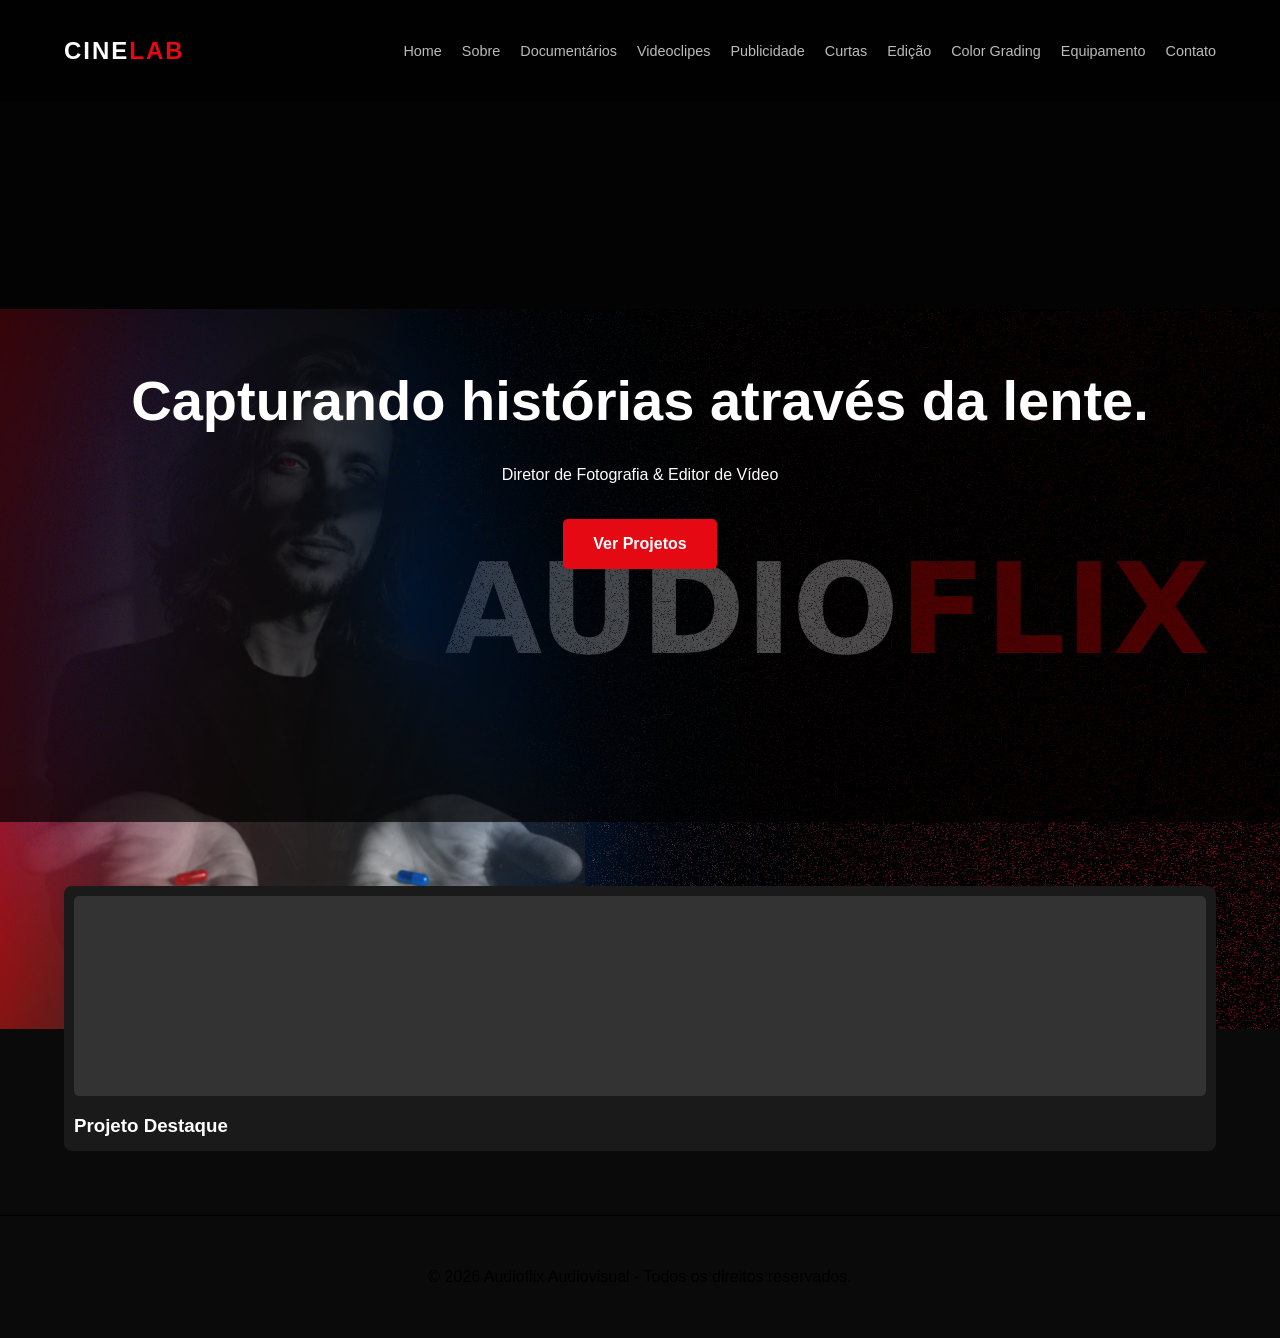
==== index.html @ 5dce374b "07/05" ====
<!DOCTYPE html>
<html lang="pt-br">
<head>
    <meta charset="UTF-8">
    <meta name="viewport" content="width=device-width, initial-scale=1.0">
    <title>Audiovisual Portfolio | Creative Director</title>
    <link rel="stylesheet" href="style.css">
    <link rel="preconnect" href="https://fonts.googleapis.com">
    <link rel="stylesheet" href="./CSS/style.css">
</head>
<body>

    <header>
        <nav>
            <div class="logo">CINE<span>LAB</span></div>
            <ul>
                <li><a href="index.html">Home</a></li>
                <link rel="stylesheet" href="./index.html">
                <li><a href="sobre.html">Sobre</a></li>
                <link rel="stylesheet" href="./Sobre.html">
                <li><a href="documentarios.html">Documentários</a></li>
                <li><a href="videoclipes.html">Videoclipes</a></li>
                <li><a href="publicidade.html">Publicidade</a></li>
                <li><a href="curtas.html">Curtas</a></li>
                <li><a href="edicao.html">Edição</a></li>
                <li><a href="color-grading.html">Color Grading</a></li>
                <li><a href="equipamento.html">Equipamento</a></li>
                <link rel="stylesheet" href="Equipamento.html">
                <li><a href="contato.html">Contato</a></li>
            </ul>
        </nav>
    </header>

    <main>
        <section class="hero">
            <h1>Capturando histórias através da lente.</h1>
            <p>Diretor de Fotografia & Editor de Vídeo</p>
            <a href="#portfolio" class="btn">Ver Projetos</a>
        </section>

        <section id="portfolio" class="grid-portfolio">
            <!-- Exemplo de item de portfólio -->
            <div class="card">
                <div class="thumb"></div>
                <h3>Projeto Destaque</h3>
            </div>
        </section>
    </main>

    <footer>
        <p>&copy; 2026 Audioflix Audiovisual - Todos os direitos reservados.</p>
    </footer>

</body>
</html>
---- CSS/style.css ----
* {
    margin: 0;
    padding: 0;
    box-sizing: border-box;
}



body {
    font-family: 'Inter', sans-serif;
    background-image: url(/IMG/Novo\ Projeto.png);
    background-position: left;
    background-size: contain;
    background-repeat: no-repeat;
    background-color: #0a0a0a;
    color: #ffffff;
    line-height: 1.6;
}



/* Navegação */
header {
    padding: 2rem 5%;
    background: rgba(0, 0, 0, 0.9);
    position: sticky;
    top: 0;
    z-index: 100;
}

nav {
    display: flex;
    justify-content: space-between;
    align-items: center;
}

.logo {
    font-size: 1.5rem;
    font-weight: bold;
    letter-spacing: 2px;
}

.logo span {
    color: #e50914; /* Vermelho estilo cinema */
}

nav ul {
    display: flex;
    list-style: none;
    flex-wrap: wrap;
    justify-content: flex-end;
}

nav ul li {
    margin-left: 20px;
}

nav ul li a {
    text-decoration: none;
    color: #bbb;
    font-size: 0.9rem;
    transition: 0.3s;
}

nav ul li a:hover {
    color: #fff;
}
.hero {
    height: 80vh;
    display: flex;
    flex-direction: column;
    justify-content: start;
    align-items: start;
    text-align: start;
    background: linear-gradient(rgba(0,0,0,0.7), rgba(0,0,0,0.7)), 
                url('https://images.unsplash.com/photo-1492691523567-30730044df6b') no-repeat center/cover;
}


/* Hero Section */
.hero {
    height: 80vh;
    display: flex;
    text-indent: unset;
    flex-direction: column;
    justify-content: center;
    align-items: center;
    text-align: left;
    background: linear-gradient(rgba(0,0,0,0.7), rgba(0,0,0,0.7)), 
                url('https://images.unsplash.com/photo-1492691523567-30730044df6b') no-repeat center/cover;
}

.hero h1 {
    font-size: 3.5rem;
    margin-bottom: 1rem;
}

.btn {
    margin-top: 2rem;
    padding: 12px 30px;
    background: #e50914;
    color: white;
    text-decoration: none;
    border-radius: 5px;
    font-weight: bold;
}

/* Portfolio Grid */
.grid-portfolio {
    display: grid;
    grid-template-columns: repeat(auto-fit, minmax(300px, 1fr));
    gap: 20px;
    padding: 5%;
}

.card {
    background: #1a1a1a;
    padding: 10px;
    border-radius: 8px;
    transition: transform 0.3s;
}

.card:hover {
    transform: translateY(-10px);
}

.thumb {
    width: 100%;
    height: 200px;
    background: #333;
    border-radius: 5px;
    margin-bottom: 15px;
}

footer {
    text-align: center;
    padding: 3rem;
    border-top: 1px solid #000000;
    color: #000000;
}
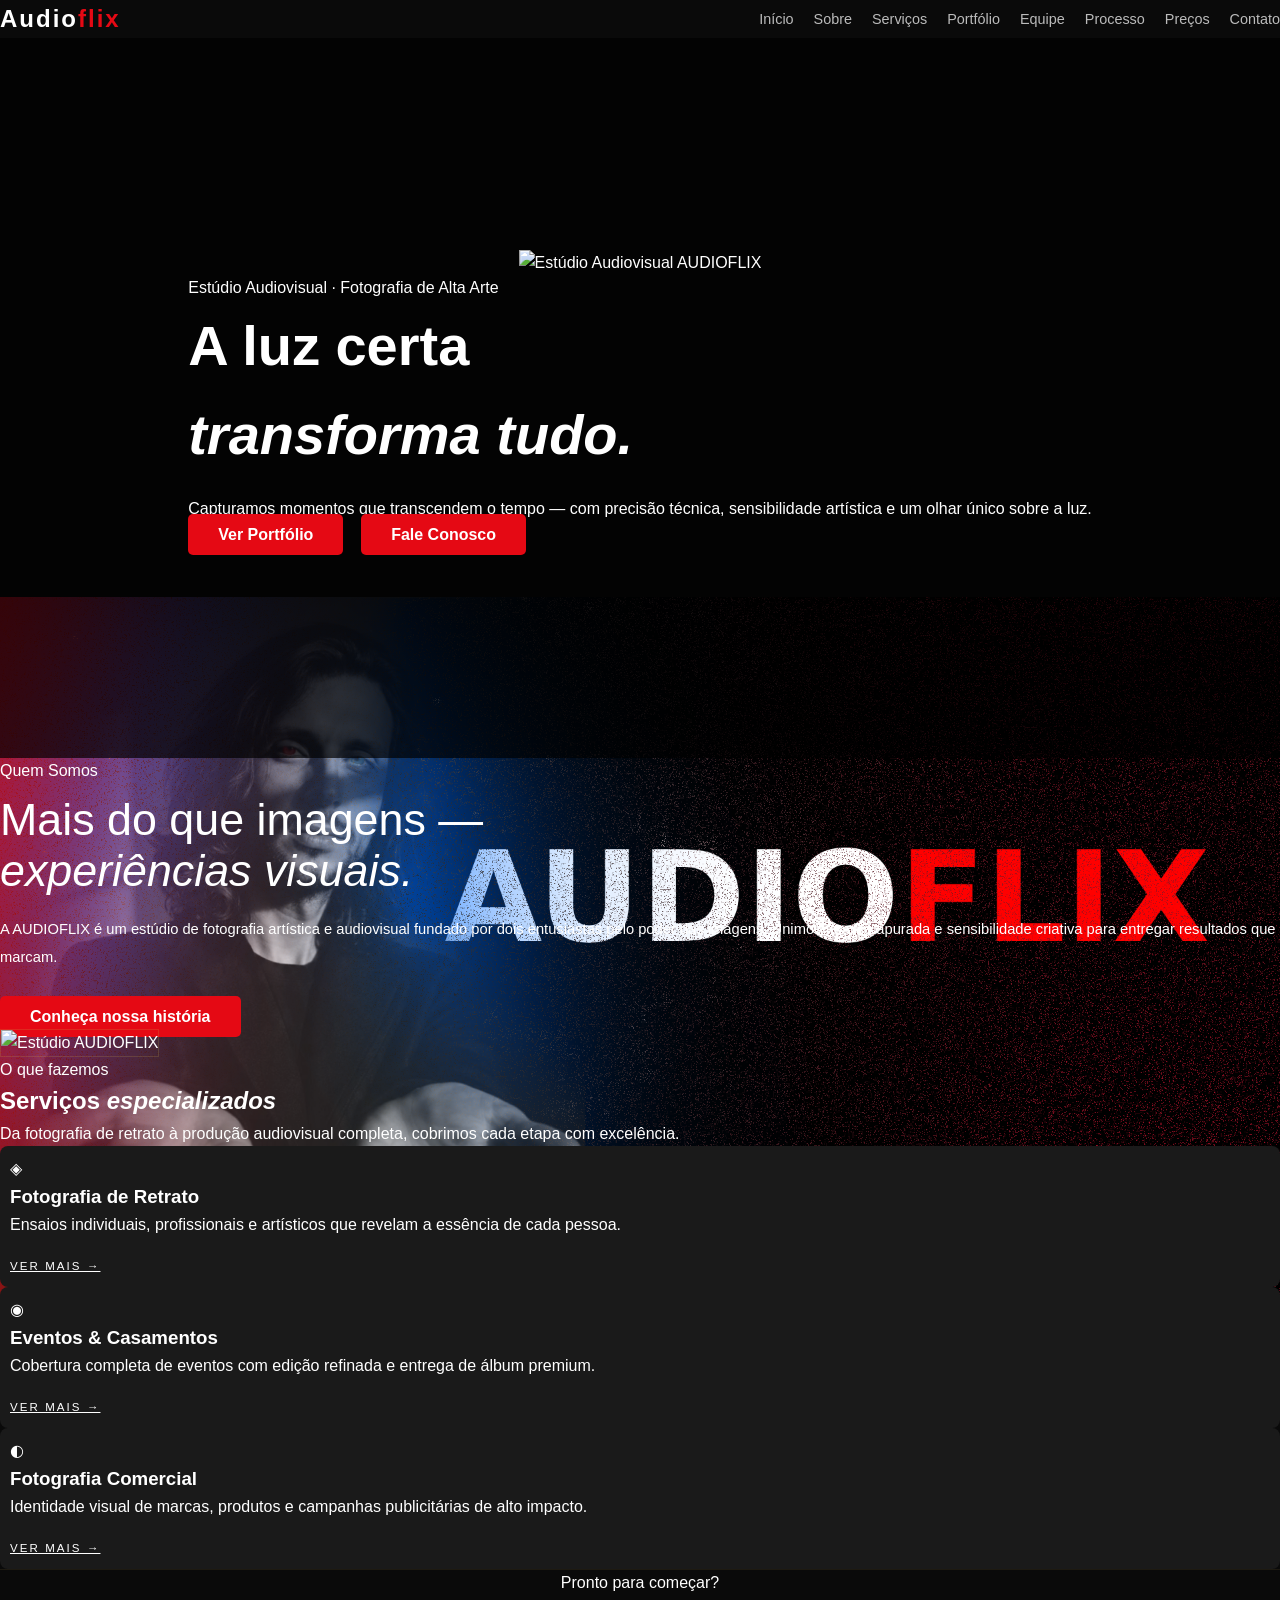
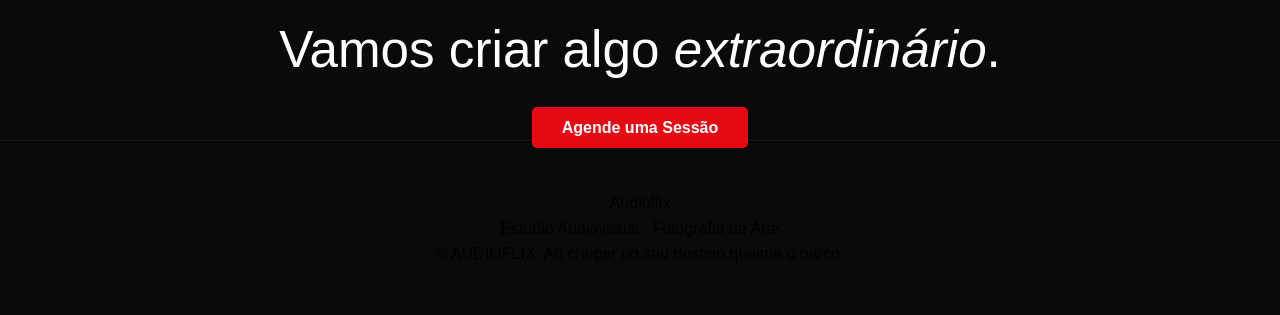
==== commit c6c6f7a5: "Atualizações do projeto" ====
--- a/index.html
+++ b/index.html
@@ -1,55 +1,108 @@
 <!DOCTYPE html>
-<html lang="pt-br">
+<html lang="pt-BR">
 <head>
-    <meta charset="UTF-8">
-    <meta name="viewport" content="width=device-width, initial-scale=1.0">
-    <title>Audiovisual Portfolio | Creative Director</title>
-    <link rel="stylesheet" href="style.css">
-    <link rel="preconnect" href="https://fonts.googleapis.com">
-    <link rel="stylesheet" href="./CSS/style.css">
+  <meta charset="UTF-8" />
+  <meta name="viewport" content="width=device-width, initial-scale=1.0" />
+  <title>AUDIOFLIX</title>
+  <link rel="stylesheet" href="./CSS/style.css" />
 </head>
 <body>
-
-    <header>
-        <nav>
-            <div class="logo">CINE<span>LAB</span></div>
-            <ul>
-                <li><a href="index.html">Home</a></li>
-                <link rel="stylesheet" href="./index.html">
-                <li><a href="sobre.html">Sobre</a></li>
-                <link rel="stylesheet" href="./Sobre.html">
-                <li><a href="documentarios.html">Documentários</a></li>
-                <li><a href="videoclipes.html">Videoclipes</a></li>
-                <li><a href="publicidade.html">Publicidade</a></li>
-                <li><a href="curtas.html">Curtas</a></li>
-                <li><a href="edicao.html">Edição</a></li>
-                <li><a href="color-grading.html">Color Grading</a></li>
-                <li><a href="equipamento.html">Equipamento</a></li>
-                <link rel="stylesheet" href="Equipamento.html">
-                <li><a href="contato.html">Contato</a></li>
-            </ul>
-        </nav>
-    </header>
-
-    <main>
-        <section class="hero">
-            <h1>Capturando histórias através da lente.</h1>
-            <p>Diretor de Fotografia & Editor de Vídeo</p>
-            <a href="#portfolio" class="btn">Ver Projetos</a>
-        </section>
-
-        <section id="portfolio" class="grid-portfolio">
-            <!-- Exemplo de item de portfólio -->
-            <div class="card">
-                <div class="thumb"></div>
-                <h3>Projeto Destaque</h3>
-            </div>
-        </section>
-    </main>
-
-    <footer>
-        <p>&copy; 2026 Audioflix Audiovisual - Todos os direitos reservados.</p>
-    </footer>
-
+  <nav class="navbar">
+    <div class="logo">Audio<span>flix</span></div>
+    <ul class="nav-links">
+      <li><a href="index.html" class="ativo">Início</a></li>
+      <li><a href="sobre.html">Sobre</a></li>
+      <li><a href="servicos.html">Serviços</a></li>
+      <li><a href="portfolio.html">Portfólio</a></li>
+      <li><a href="equipe.html">Equipe</a></li>
+      <li><a href="processo.html">Processo</a></li>
+      <li><a href="precos.html">Preços</a></li>
+      <li><a href="contato.html">Contato</a></li>
+    </ul>
+  </nav>
+  <section class="hero">
+    <img class="hero-img" src="./img/hero-inicio.jpg" alt="Estúdio Audiovisual AUDIOFLIX" />
+    <div class="hero-overlay"></div>
+    <div class="hero-content">
+      <p class="hero-tagline fade-up">Estúdio Audiovisual · Fotografia de Alta Arte</p>
+      <h1 class="fade-up delay-1">
+        A luz certa<br><em>transforma tudo.</em>
+      </h1>
+      <p class="fade-up delay-2">
+        Capturamos momentos que transcendem o tempo — com precisão técnica, sensibilidade artística e um olhar único sobre a luz.
+      </p>
+      <div class="fade-up delay-3">
+        <a href="portfolio.html" class="btn btn-solid">Ver Portfólio</a>
+        &nbsp;&nbsp;
+        <a href="contato.html" class="btn">Fale Conosco</a>
+      </div>
+    </div>
+  </section>
+  <section style="background: var(--preto-medio);">
+    <div class="container">
+      <div class="grid-2" style="align-items: center; gap: 5rem;">
+        <div>
+          <span class="section-label">Quem Somos</span>
+          <h2 style="font-family: var(--fonte-titulo); font-size: clamp(1.8rem, 3.5vw, 3rem); font-weight: 300; line-height: 1.15; margin: 0.6rem 0 1.2rem;">
+            Mais do que imagens —<br><em style="color: var(--vermelho);">experiências visuais.</em>
+          </h2>
+          <span class="linha-dourada"></span>
+          <p style="color: var(--cinza); font-size: 0.92rem; line-height: 1.9; margin-top: 1.2rem;">
+            A AUDIOFLIX é um estúdio de fotografia artística e audiovisual fundado por dois entusiastas pelo poder das imagens. Unimos técnica apurada e sensibilidade criativa para entregar resultados que marcam.
+          </p>
+          <div style="margin-top: 2rem;">
+            <a href="sobre.html" class="btn">Conheça nossa história</a>
+          </div>
+        </div>
+        <div>
+          <img src="./img/HISTORY.avif" alt="Estúdio AUDIOFLIX" style="width:100%; aspect-ratio:4/3; object-fit:cover; border: 1px solid rgba(201,168,76,0.2);" />
+        </div>
+      </div>
+    </div>
+  </section>
+  <section>
+    <div class="container">
+      <div class="section-header">
+        <span class="section-label">O que fazemos</span>
+        <h2>Serviços <em>especializados</em></h2>
+        <div class="divisor"></div>
+        <p>Da fotografia de retrato à produção audiovisual completa, cobrimos cada etapa com excelência.</p>
+      </div>
+      <div class="grid-3">
+        <div class="card">
+          <div class="card-icon">◈</div>
+          <h3>Fotografia de Retrato</h3>
+          <p>Ensaios individuais, profissionais e artísticos que revelam a essência de cada pessoa.</p>
+          <a href="servicos.html" style="display:inline-block; margin-top:1.2rem; font-size:0.72rem; letter-spacing:0.18em; text-transform:uppercase; color: var(--vermelho);">Ver mais →</a>
+        </div>
+        <div class="card">
+          <div class="card-icon">◉</div>
+          <h3>Eventos & Casamentos</h3>
+          <p>Cobertura completa de eventos com edição refinada e entrega de álbum premium.</p>
+          <a href="servicos.html" style="display:inline-block; margin-top:1.2rem; font-size:0.72rem; letter-spacing:0.18em; text-transform:uppercase; color: var(--vermelho);">Ver mais →</a>
+        </div>
+        <div class="card">
+          <div class="card-icon">◐</div>
+          <h3>Fotografia Comercial</h3>
+          <p>Identidade visual de marcas, produtos e campanhas publicitárias de alto impacto.</p>
+          <a href="servicos.html" style="display:inline-block; margin-top:1.2rem; font-size:0.72rem; letter-spacing:0.18em; text-transform:uppercase; color: var(--vermelho);">Ver mais →</a>
+        </div>
+      </div>
+    </div>
+  </section>
+  <section style="background: var(--preto-claro); text-align: center; border-top: 1px solid rgba(201,168,76,0.1); border-bottom: 1px solid rgba(201,168,76,0.1);">
+    <div class="container">
+      <span class="section-label">Pronto para começar?</span>
+      <h2 style="font-family: var(--fonte-titulo); font-size: clamp(1.8rem,4vw,3.2rem); font-weight: 300; margin: 0.8rem 0 1.5rem; color: var(--branco);">
+        Vamos criar algo <em style="color: var(--vermelho);">extraordinário</em>.
+      </h2>
+      <a href="contato.html" class="btn btn-solid">Agende uma Sessão</a>
+    </div>
+  </section>
+  <footer>
+    <div class="footer-logo">Audioflix</div>
+    <p class="footer-tagline">Estúdio Audiovisual · Fotografia de Arte</p>
+    <p class="footer-copy">&copy; AUDIOFLIX. Ao chegar no seu destino,queime o barco.</p>
+  </footer>
 </body>
 </html>
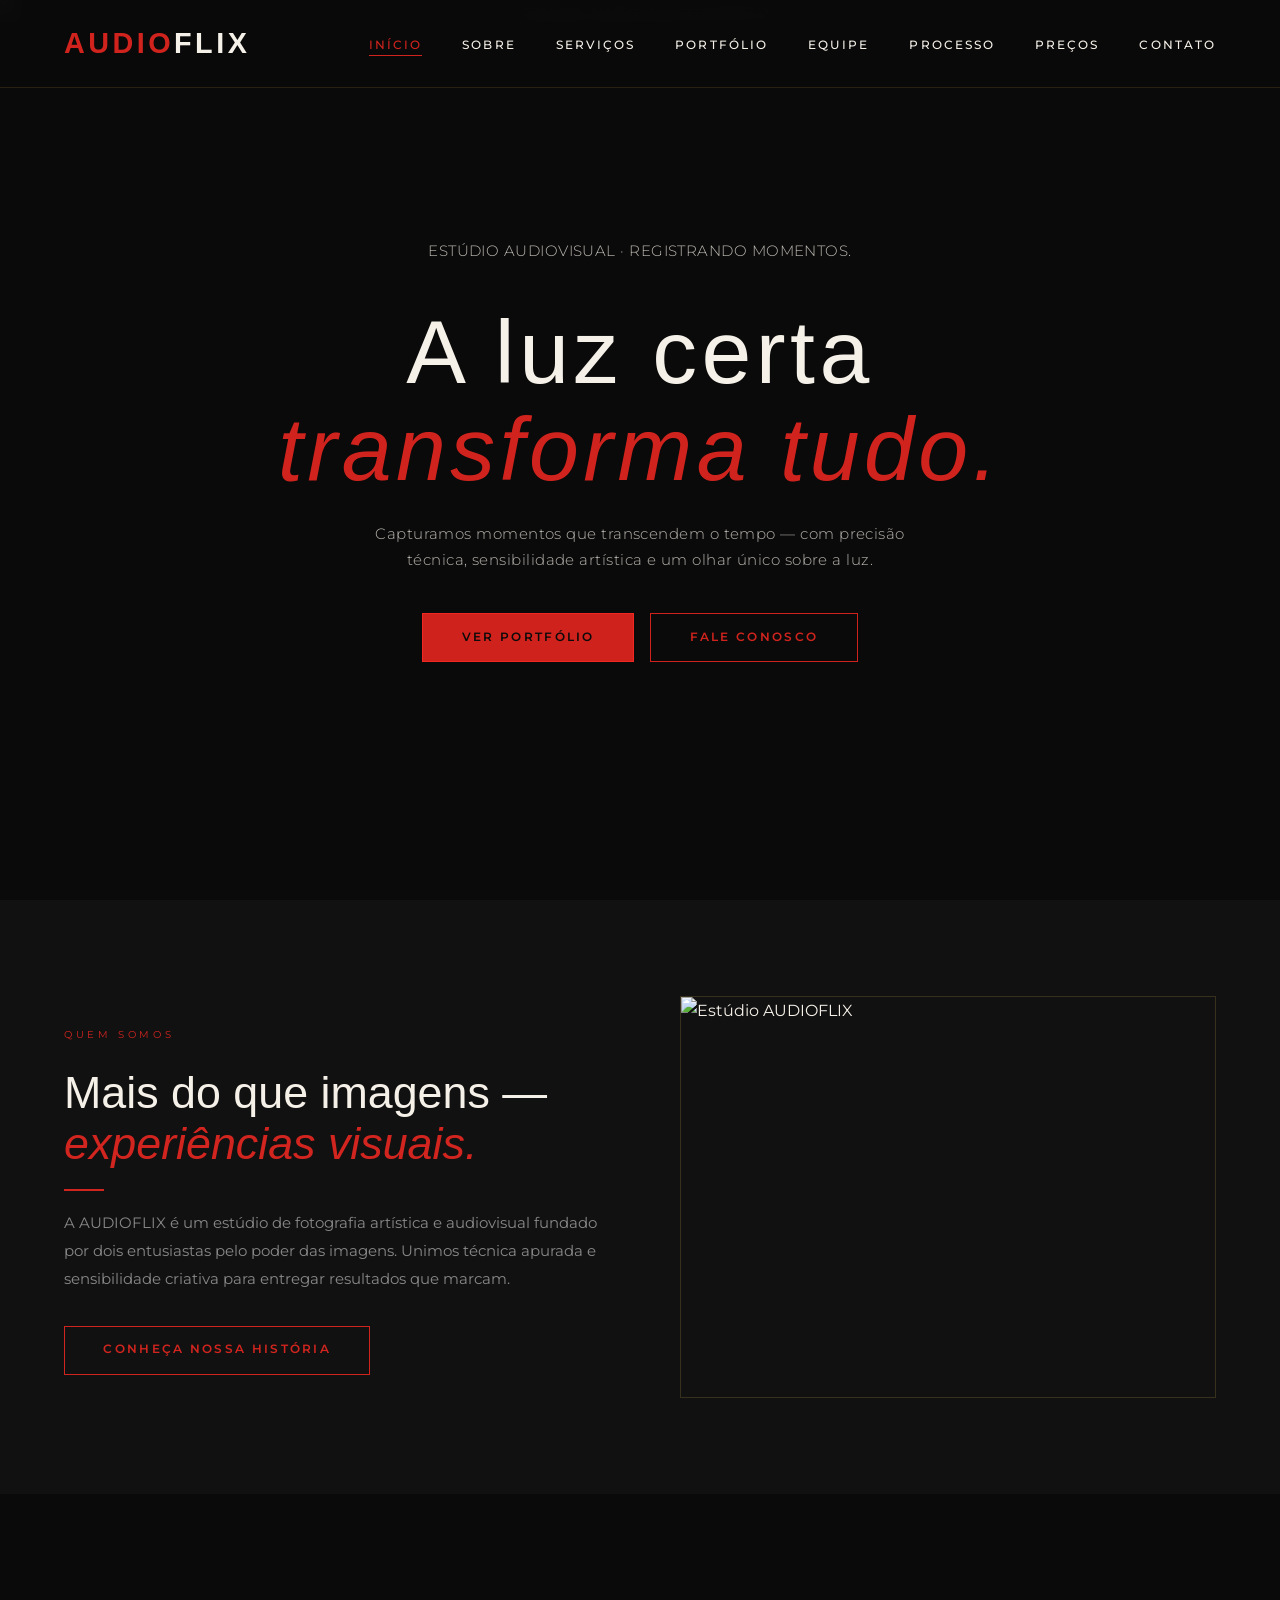
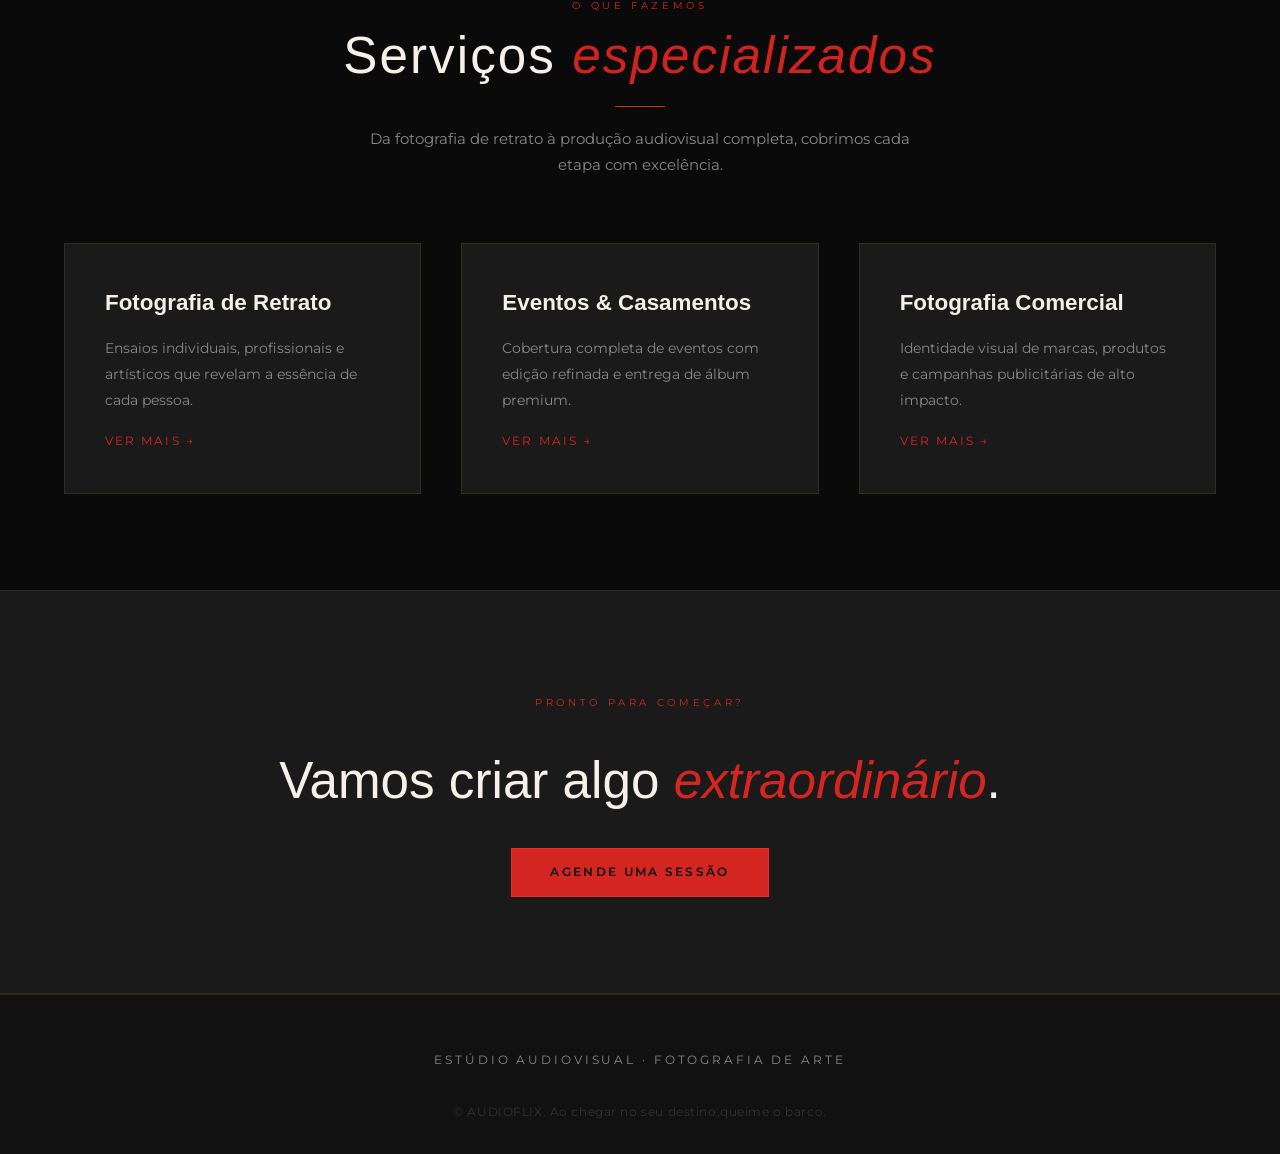
==== commit e3a3915e: "atualização do projeto" ====
--- a/index.html
+++ b/index.html
@@ -21,10 +21,10 @@
     </ul>
   </nav>
   <section class="hero">
-    <img class="hero-img" src="./img/hero-inicio.jpg" alt="Estúdio Audiovisual AUDIOFLIX" />
+    <img class="hero-img" src="./IMG/hero-inicio.jpeg" alt="Estúdio Audiovisual AUDIOFLIX" />
     <div class="hero-overlay"></div>
     <div class="hero-content">
-      <p class="hero-tagline fade-up">Estúdio Audiovisual · Fotografia de Alta Arte</p>
+      <p class="hero-tagline fade-up">Estúdio Audiovisual · Registrando momentos.</p>
       <h1 class="fade-up delay-1">
         A luz certa<br><em>transforma tudo.</em>
       </h1>
@@ -55,7 +55,7 @@
           </div>
         </div>
         <div>
-          <img src="./img/HISTORY.avif" alt="Estúdio AUDIOFLIX" style="width:100%; aspect-ratio:4/3; object-fit:cover; border: 1px solid rgba(201,168,76,0.2);" />
+          <img src="./IMG/retrato-inicio.jpeg" alt="Estúdio AUDIOFLIX" style="width:100%; aspect-ratio:4/3; object-fit:cover; border: 1px solid rgba(201,168,76,0.2);" />
         </div>
       </div>
     </div>
@@ -70,19 +70,16 @@
       </div>
       <div class="grid-3">
         <div class="card">
-          <div class="card-icon">◈</div>
           <h3>Fotografia de Retrato</h3>
           <p>Ensaios individuais, profissionais e artísticos que revelam a essência de cada pessoa.</p>
           <a href="servicos.html" style="display:inline-block; margin-top:1.2rem; font-size:0.72rem; letter-spacing:0.18em; text-transform:uppercase; color: var(--vermelho);">Ver mais →</a>
         </div>
         <div class="card">
-          <div class="card-icon">◉</div>
           <h3>Eventos & Casamentos</h3>
           <p>Cobertura completa de eventos com edição refinada e entrega de álbum premium.</p>
           <a href="servicos.html" style="display:inline-block; margin-top:1.2rem; font-size:0.72rem; letter-spacing:0.18em; text-transform:uppercase; color: var(--vermelho);">Ver mais →</a>
         </div>
         <div class="card">
-          <div class="card-icon">◐</div>
           <h3>Fotografia Comercial</h3>
           <p>Identidade visual de marcas, produtos e campanhas publicitárias de alto impacto.</p>
           <a href="servicos.html" style="display:inline-block; margin-top:1.2rem; font-size:0.72rem; letter-spacing:0.18em; text-transform:uppercase; color: var(--vermelho);">Ver mais →</a>
@@ -100,7 +97,6 @@
     </div>
   </section>
   <footer>
-    <div class="footer-logo">Audioflix</div>
     <p class="footer-tagline">Estúdio Audiovisual · Fotografia de Arte</p>
     <p class="footer-copy">&copy; AUDIOFLIX. Ao chegar no seu destino,queime o barco.</p>
   </footer>
--- a/CSS/style.css
+++ b/CSS/style.css
@@ -1,140 +1,391 @@
-* {
-    margin: 0;
-    padding: 0;
-    box-sizing: border-box;
-}
-
-
-
+@import url('https://fonts.googleapis.com/css2?family=Cormorant+Garamond:ital,wght@0,300;0,400;0,600;0,700;1,300;1,400&family=Montserrat:wght@300;400;500;600;700&display=swap');
+*, *::before, *::after {
+  box-sizing: border-box;
+  margin: 0;
+  padding: 0;
+}
+:root {
+  --preto:        #0a0a0a;
+  --preto-medio:  #111111;
+  --preto-claro:  #1a1a1a;
+  --vermelho:      hsla(2, 97%, 56%, 0.822);
+  --vermelho-claro:#ff1a1ae3;
+  --vermelho-escuro:#490000;
+  --branco:       #f5f0e8;
+  --cinza:        #888888;
+  --cinza-escuro: #333333;
+  --fonte-titulo: 'Bebas', sans-serif;
+  --fonte-corpo:  'Montserrat', sans-serif;
+}
+html {
+  scroll-behavior: smooth;
+}
 body {
-    font-family: 'Inter', sans-serif;
-    background-image: url(/IMG/Novo\ Projeto.png);
-    background-position: left;
-    background-size: contain;
-    background-repeat: no-repeat;
-    background-color: #0a0a0a;
-    color: #ffffff;
-    line-height: 1.6;
-}
-
-
-
-/* Navegação */
-header {
-    padding: 2rem 5%;
-    background: rgba(0, 0, 0, 0.9);
-    position: sticky;
-    top: 0;
-    z-index: 100;
-}
-
-nav {
-    display: flex;
-    justify-content: space-between;
-    align-items: center;
-}
-
+  background-color: var(--preto);
+  color: var(--branco);
+  font-family: var(--fonte-corpo);
+  font-size: 16px;
+  line-height: 1.7;
+  -webkit-font-smoothing: antialiased;
+}
+a {
+  text-decoration: none;
+  color: inherit;
+}
+ul {
+  list-style: none;
+}
+img {
+  max-width: 100%;
+  display: block;
+}
+.navbar {
+  position: fixed;
+  top: 0;
+  left: 0;
+  width: 100%;
+  z-index: 1000;
+  display: flex;
+  align-items: center;
+  justify-content: space-between;
+  padding: 1.2rem 4rem;
+  background: rgba(10, 10, 10, 0.92);
+  backdrop-filter: blur(8px);
+  border-bottom: 1px solid rgba(201, 168, 76, 0.15);
+}
 .logo {
-    font-size: 1.5rem;
-    font-weight: bold;
-    letter-spacing: 2px;
-}
-
+  font-family: var(--fonte-titulo);
+  font-size: 1.8rem;
+  font-weight: 700;
+  letter-spacing: 0.12em;
+  color: var(--vermelho);
+  text-transform: uppercase;
+}
 .logo span {
-    color: #e50914; /* Vermelho estilo cinema */
-}
-
-nav ul {
-    display: flex;
-    list-style: none;
-    flex-wrap: wrap;
-    justify-content: flex-end;
-}
-
-nav ul li {
-    margin-left: 20px;
-}
-
-nav ul li a {
-    text-decoration: none;
-    color: #bbb;
-    font-size: 0.9rem;
-    transition: 0.3s;
-}
-
-nav ul li a:hover {
-    color: #fff;
+  color: var(--branco);
+}
+.nav-links {
+  display: flex;
+  gap: 2.5rem;
+}
+.nav-links a {
+  font-size: 0.72rem;
+  font-weight: 500;
+  letter-spacing: 0.18em;
+  text-transform: uppercase;
+  color: var(--branco);
+  position: relative;
+  padding-bottom: 4px;
+  transition: color 0.3s ease;
+}
+.nav-links a::after {
+  content: '';
+  position: absolute;
+  bottom: 0;
+  left: 0;
+  width: 0;
+  height: 1px;
+  background: var(--vermelho);
+  transition: width 0.35s ease;
+}
+.nav-links a:hover,
+.nav-links a.ativo {
+  color: var(--vermelho);
+}
+.nav-links a:hover::after,
+.nav-links a.ativo::after {
+  width: 100%;
 }
 .hero {
-    height: 80vh;
-    display: flex;
-    flex-direction: column;
-    justify-content: start;
-    align-items: start;
-    text-align: start;
-    background: linear-gradient(rgba(0,0,0,0.7), rgba(0,0,0,0.7)), 
-                url('https://images.unsplash.com/photo-1492691523567-30730044df6b') no-repeat center/cover;
-}
-
-
-/* Hero Section */
-.hero {
-    height: 80vh;
-    display: flex;
-    text-indent: unset;
-    flex-direction: column;
-    justify-content: center;
-    align-items: center;
-    text-align: left;
-    background: linear-gradient(rgba(0,0,0,0.7), rgba(0,0,0,0.7)), 
-                url('https://images.unsplash.com/photo-1492691523567-30730044df6b') no-repeat center/cover;
-}
-
+  position: relative;
+  width: 100%;
+  height: 100vh;
+  min-height: 620px;
+  display: flex;
+  flex-direction: column;
+  align-items: center;
+  justify-content: center;
+  text-align: center;
+  overflow: hidden;
+  padding: 0 2rem;
+}
+.hero-img {
+  position: absolute;
+  inset: 0;
+  width: 100%;
+  height: 100%;
+  object-fit: cover;
+  object-position: center;
+  filter: brightness(0.35);
+  z-index: 0;
+}
+.hero-overlay {
+  position: absolute;
+  inset: 0;
+  background: linear-gradient(
+    160deg,
+    rgba(10,10,10,0.55) 0%,
+    rgba(10, 10, 10, 0.76) 50%,
+    rgb(10, 10, 10) 100%
+  );
+  z-index: 1;
+}
+.hero-content {
+  position: relative;
+  z-index: 2;
+}
+.hero-tagline {
+  font-size: 0.7rem;
+  letter-spacing: 0.35em;
+  text-transform: uppercase;
+  color: var(--vermelho);
+  margin-bottom: 1.2rem;
+  font-weight: 500;
+}
 .hero h1 {
-    font-size: 3.5rem;
-    margin-bottom: 1rem;
-}
-
+  font-family: var(--fonte-titulo);
+  font-size: clamp(3rem, 7vw, 6.5rem);
+  font-weight: 300;
+  line-height: 1.08;
+  letter-spacing: 0.05em;
+  color: var(--branco);
+  margin-bottom: 1.5rem;
+}
+.hero h1 em {
+  font-style: italic;
+  color: var(--vermelho);
+}
+.hero p {
+  max-width: 560px;
+  margin: 0 auto 2.5rem;
+  font-size: 0.95rem;
+  color: rgba(245,240,232,0.75);
+  font-weight: 300;
+  letter-spacing: 0.03em;
+}
+.page-banner {
+  position: relative;
+  width: 100%;
+  height: 50vh;
+  min-height: 340px;
+  display: flex;
+  align-items: flex-end;
+  padding: 3rem 4rem;
+  overflow: hidden;
+  margin-top: 0;
+}
+.page-banner .hero-img {
+  filter: brightness(0.3);
+}
+.page-banner .hero-overlay {
+  background: linear-gradient(to top, rgba(10,10,10,0.9) 30%, transparent 100%);
+}
+.page-banner-content {
+  position: relative;
+  z-index: 2;
+}
+.page-banner-content .breadcrumb {
+  font-size: 0.65rem;
+  letter-spacing: 0.3em;
+  text-transform: uppercase;
+  color: var(--vermelho);
+  margin-bottom: 0.6rem;
+}
+.page-banner-content h1 {
+  font-family: var(--fonte-titulo);
+  font-size: clamp(2.5rem, 5vw, 4.5rem);
+  font-weight: 300;
+  line-height: 1.1;
+  letter-spacing: 0.04em;
+}
 .btn {
-    margin-top: 2rem;
-    padding: 12px 30px;
-    background: #e50914;
-    color: white;
-    text-decoration: none;
-    border-radius: 5px;
-    font-weight: bold;
-}
-
-/* Portfolio Grid */
-.grid-portfolio {
-    display: grid;
-    grid-template-columns: repeat(auto-fit, minmax(300px, 1fr));
-    gap: 20px;
-    padding: 5%;
-}
-
+  display: inline-block;
+  padding: 0.85rem 2.4rem;
+  font-family: var(--fonte-corpo);
+  font-size: 0.72rem;
+  font-weight: 600;
+  letter-spacing: 0.2em;
+  text-transform: uppercase;
+  border: 1px solid var(--vermelho);
+  color: var(--vermelho);
+  background: transparent;
+  cursor: pointer;
+  transition: background 0.3s ease, color 0.3s ease;
+}
+.btn:hover {
+  background: var(--vermelho);
+  color: var(--branco);
+}
+.btn-solid {
+  background: var(--vermelho);
+  color: var(--preto);
+}
+.btn-solid:hover {
+  background: var(--vermelho-claro);
+  border-color: var(--vermelho-claro);
+}
+section {
+  padding: 6rem 4rem;
+}
+.section-header {
+  text-align: center;
+  margin-bottom: 4rem;
+}
+.section-label {
+  display: inline-block;
+  font-size: 0.65rem;
+  letter-spacing: 0.35em;
+  text-transform: uppercase;
+  color: var(--vermelho);
+  margin-bottom: 0.8rem;
+}
+.section-header h2 {
+  font-family: var(--fonte-titulo);
+  font-size: clamp(2rem, 4vw, 3.4rem);
+  font-weight: 300;
+  letter-spacing: 0.04em;
+  color: var(--branco);
+  line-height: 1.15;
+}
+.section-header h2 em {
+  font-style: italic;
+  color: var(--vermelho);
+}
+.section-header p {
+  max-width: 560px;
+  margin: 1.2rem auto 0;
+  color: var(--cinza);
+  font-size: 0.92rem;
+  line-height: 1.8;
+}
+.divisor {
+  width: 50px;
+  height: 1px;
+  background: var(--vermelho);
+  margin: 1.2rem auto 0;
+}
+.grid-2 {
+  display: grid;
+  grid-template-columns: repeat(2, 1fr);
+  gap: 2.5rem;
+}
+.grid-3 {
+  display: grid;
+  grid-template-columns: repeat(3, 1fr);
+  gap: 2.5rem;
+}
+.grid-4 {
+  display: grid;
+  grid-template-columns: repeat(4, 1fr);
+  gap: 2rem;
+}
 .card {
-    background: #1a1a1a;
-    padding: 10px;
-    border-radius: 8px;
-    transition: transform 0.3s;
-}
-
+  background: var(--preto-claro);
+  border: 1px solid rgba(201,168,76,0.12);
+  padding: 2.5rem;
+  transition: border-color 0.3s, transform 0.3s;
+}
 .card:hover {
-    transform: translateY(-10px);
-}
-
-.thumb {
-    width: 100%;
-    height: 200px;
-    background: #333;
-    border-radius: 5px;
-    margin-bottom: 15px;
-}
-
+  border-color: rgba(201,168,76,0.5);
+  transform: translateY(-4px);
+}
+.card-icon {
+  font-size: 2rem;
+  color: var(--vermelho);
+  margin-bottom: 1.2rem;
+}
+.card h3 {
+  font-family: var(--fonte-titulo);
+  font-size: 1.4rem;
+  font-weight: 600;
+  margin-bottom: 0.8rem;
+  color: var(--branco);
+}
+.card p {
+  color: var(--cinza);
+  font-size: 0.88rem;
+  line-height: 1.85;
+}
+.linha-dourada {
+  display: block;
+  width: 40px;
+  height: 2px;
+  background: var(--vermelho);
+  margin: 1rem 0;
+}
 footer {
-    text-align: center;
-    padding: 3rem;
-    border-top: 1px solid #000000;
-    color: #000000;
-}
+  background: var(--preto-medio);
+  border-top: 1px solid rgba(201,168,76,0.15);
+  padding: 3.5rem 4rem 2rem;
+  text-align: center;
+}
+.footer-logo {
+  font-family: var(--fonte-titulo);
+  font-size: 2rem;
+  font-weight: 700;
+  letter-spacing: 0.12em;
+  color: var(--vermelho);
+  text-transform: uppercase;
+  margin-bottom: 0.5rem;
+}
+.footer-tagline {
+  font-size: 0.72rem;
+  letter-spacing: 0.25em;
+  text-transform: uppercase;
+  color: var(--cinza);
+  margin-bottom: 2rem;
+}
+.footer-links {
+  display: flex;
+  justify-content: center;
+  gap: 2.5rem;
+  flex-wrap: wrap;
+  margin-bottom: 2.5rem;
+}
+.footer-links a {
+  font-size: 0.7rem;
+  letter-spacing: 0.18em;
+  text-transform: uppercase;
+  color: var(--cinza);
+  transition: color 0.3s;
+}
+.footer-links a:hover {
+  color: var(--vermelho);
+}
+.footer-copy {
+  font-size: 0.72rem;
+  color: var(--cinza-escuro);
+  letter-spacing: 0.05em;
+}
+.container {
+  max-width: 1200px;
+  margin: 0 auto;
+}
+.text-gold  { color: var(--vermelho); }
+.text-muted { color: var(--cinza); }
+.text-center { text-align: center; }
+.bg-dark   { background: var(--preto-claro); }
+.bg-darker { background: var(--preto-medio); }
+@keyframes fadeUp {
+  from { opacity: 0; transform: translateY(28px); }
+  to   { opacity: 1; transform: translateY(0); }
+}
+.fade-up {
+  animation: fadeUp 0.9s ease both;
+}
+.delay-1 { animation-delay: 0.15s; }
+.delay-2 { animation-delay: 0.30s; }
+.delay-3 { animation-delay: 0.45s; }
+.delay-4 { animation-delay: 0.60s; }
+@media (max-width: 900px) {
+  .navbar { padding: 1rem 2rem; }
+  .nav-links { gap: 1.5rem; }
+  section  { padding: 4rem 2rem; }
+  .page-banner { padding: 2rem 2rem; }
+  .grid-2, .grid-3, .grid-4 { grid-template-columns: 1fr; }
+}
+@media (max-width: 620px) {
+  .nav-links { display: none; }
+  .hero h1  { font-size: 2.6rem; }
+  footer    { padding: 2.5rem 1.5rem 1.5rem; }
+}
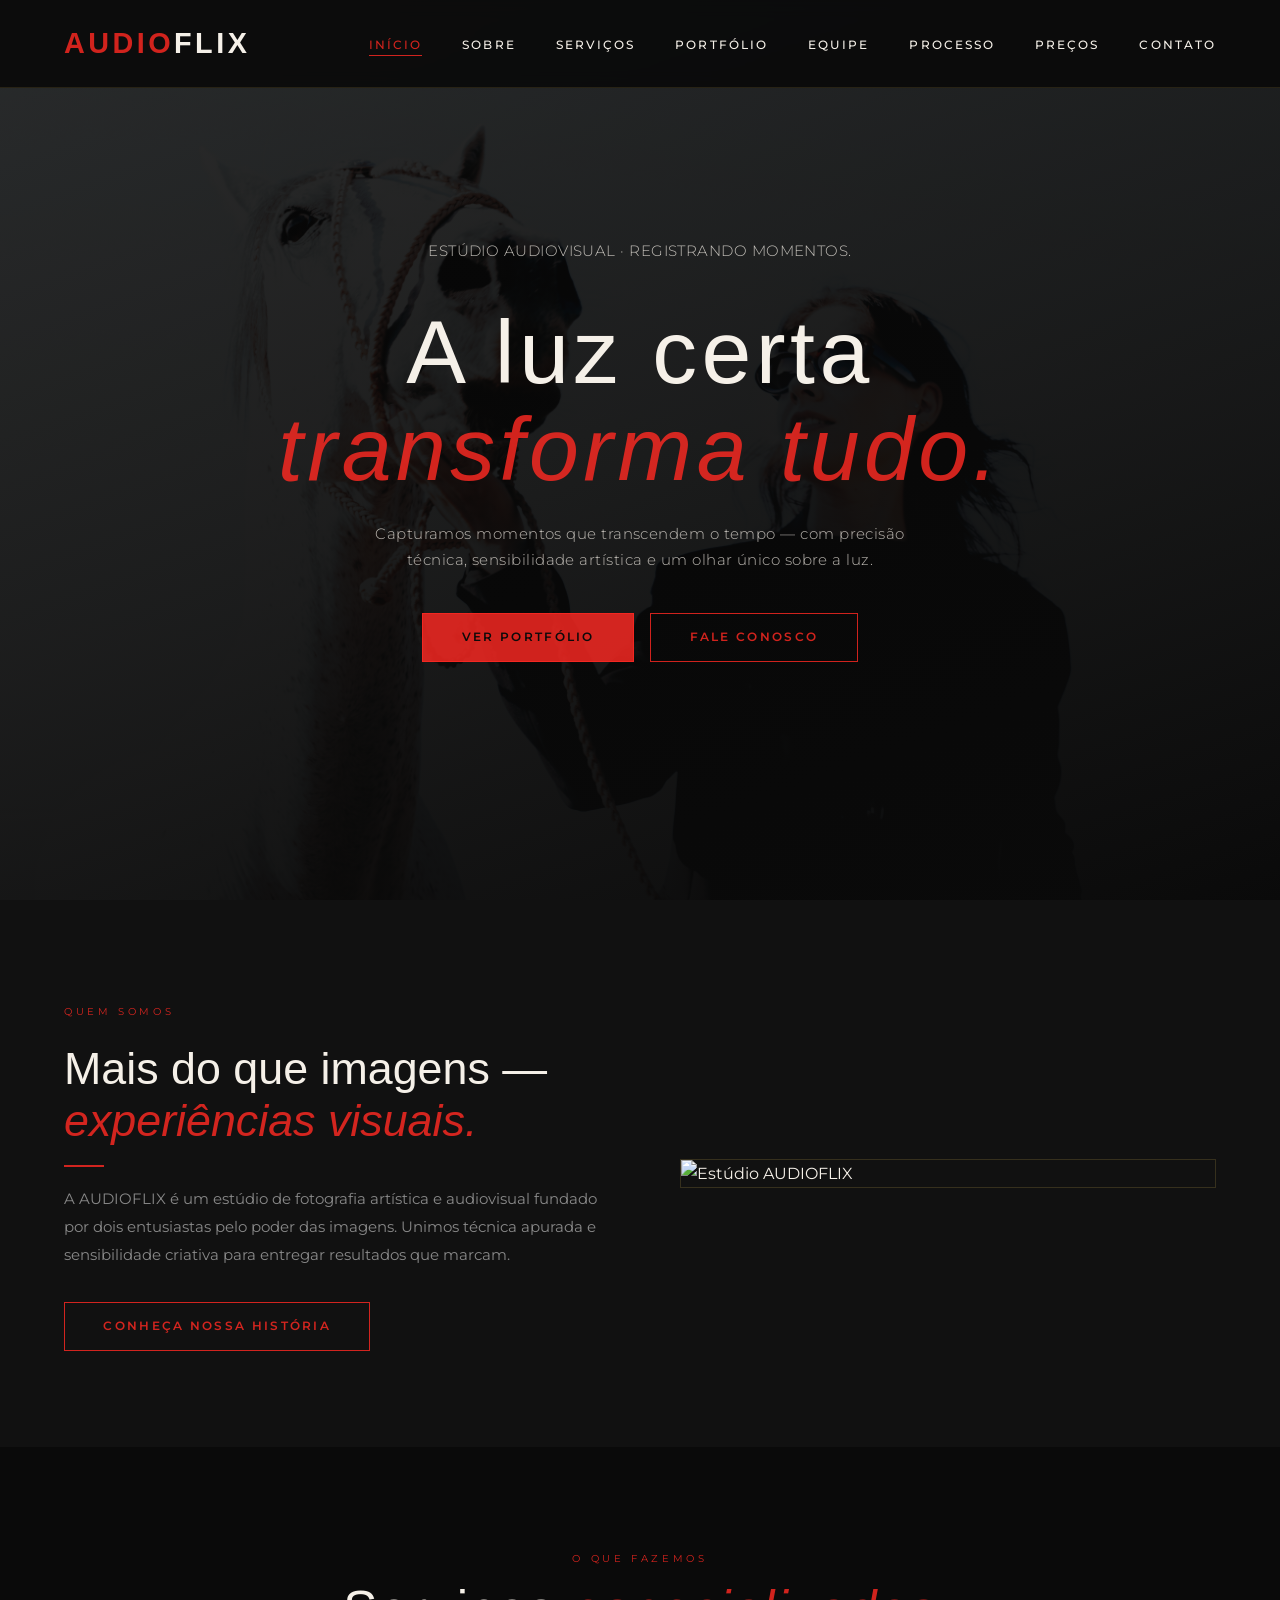
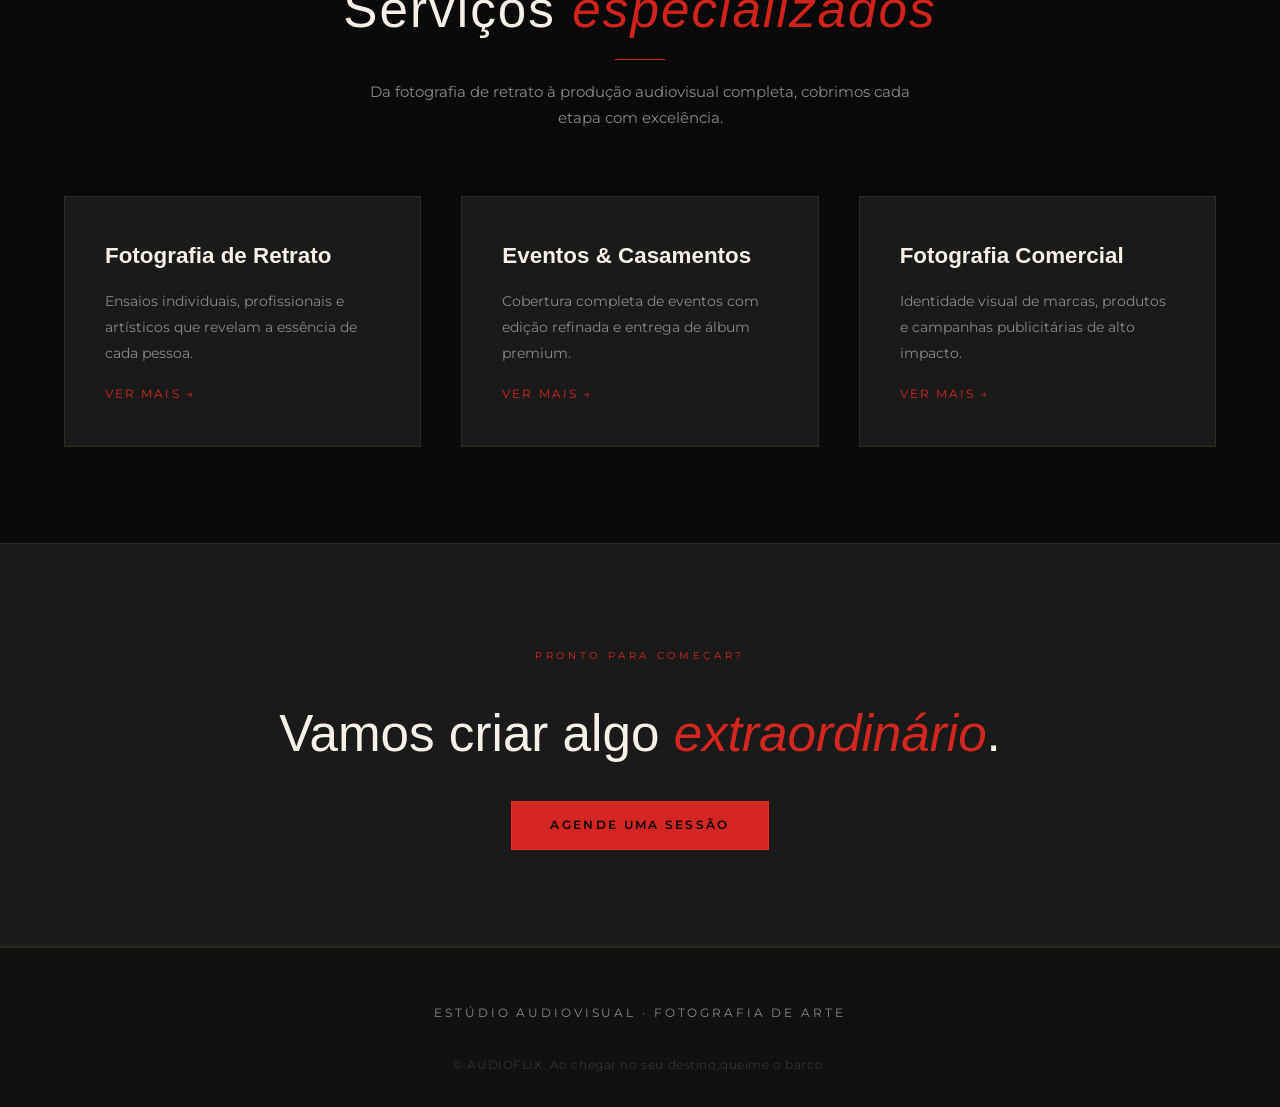
==== commit 11898c51: "AJUSTE 09/06" ====
--- a/index.html
+++ b/index.html
@@ -55,7 +55,7 @@
           </div>
         </div>
         <div>
-          <img src="./IMG/retrato-inicio.jpeg" alt="Estúdio AUDIOFLIX" style="width:100%; aspect-ratio:4/3; object-fit:cover; border: 1px solid rgba(201,168,76,0.2);" />
+          <img src="./IMG/retrato-inicio.jpg" alt="Estúdio AUDIOFLIX" style="width:100%; object-fit:cover; border: 1px solid rgba(201,168,76,0.2);" />
         </div>
       </div>
     </div>
--- a/CSS/style.css
+++ b/CSS/style.css
@@ -166,7 +166,7 @@
 .page-banner {
   position: relative;
   width: 100%;
-  height: 50vh;
+  height: 60vh;
   min-height: 340px;
   display: flex;
   align-items: flex-end;
